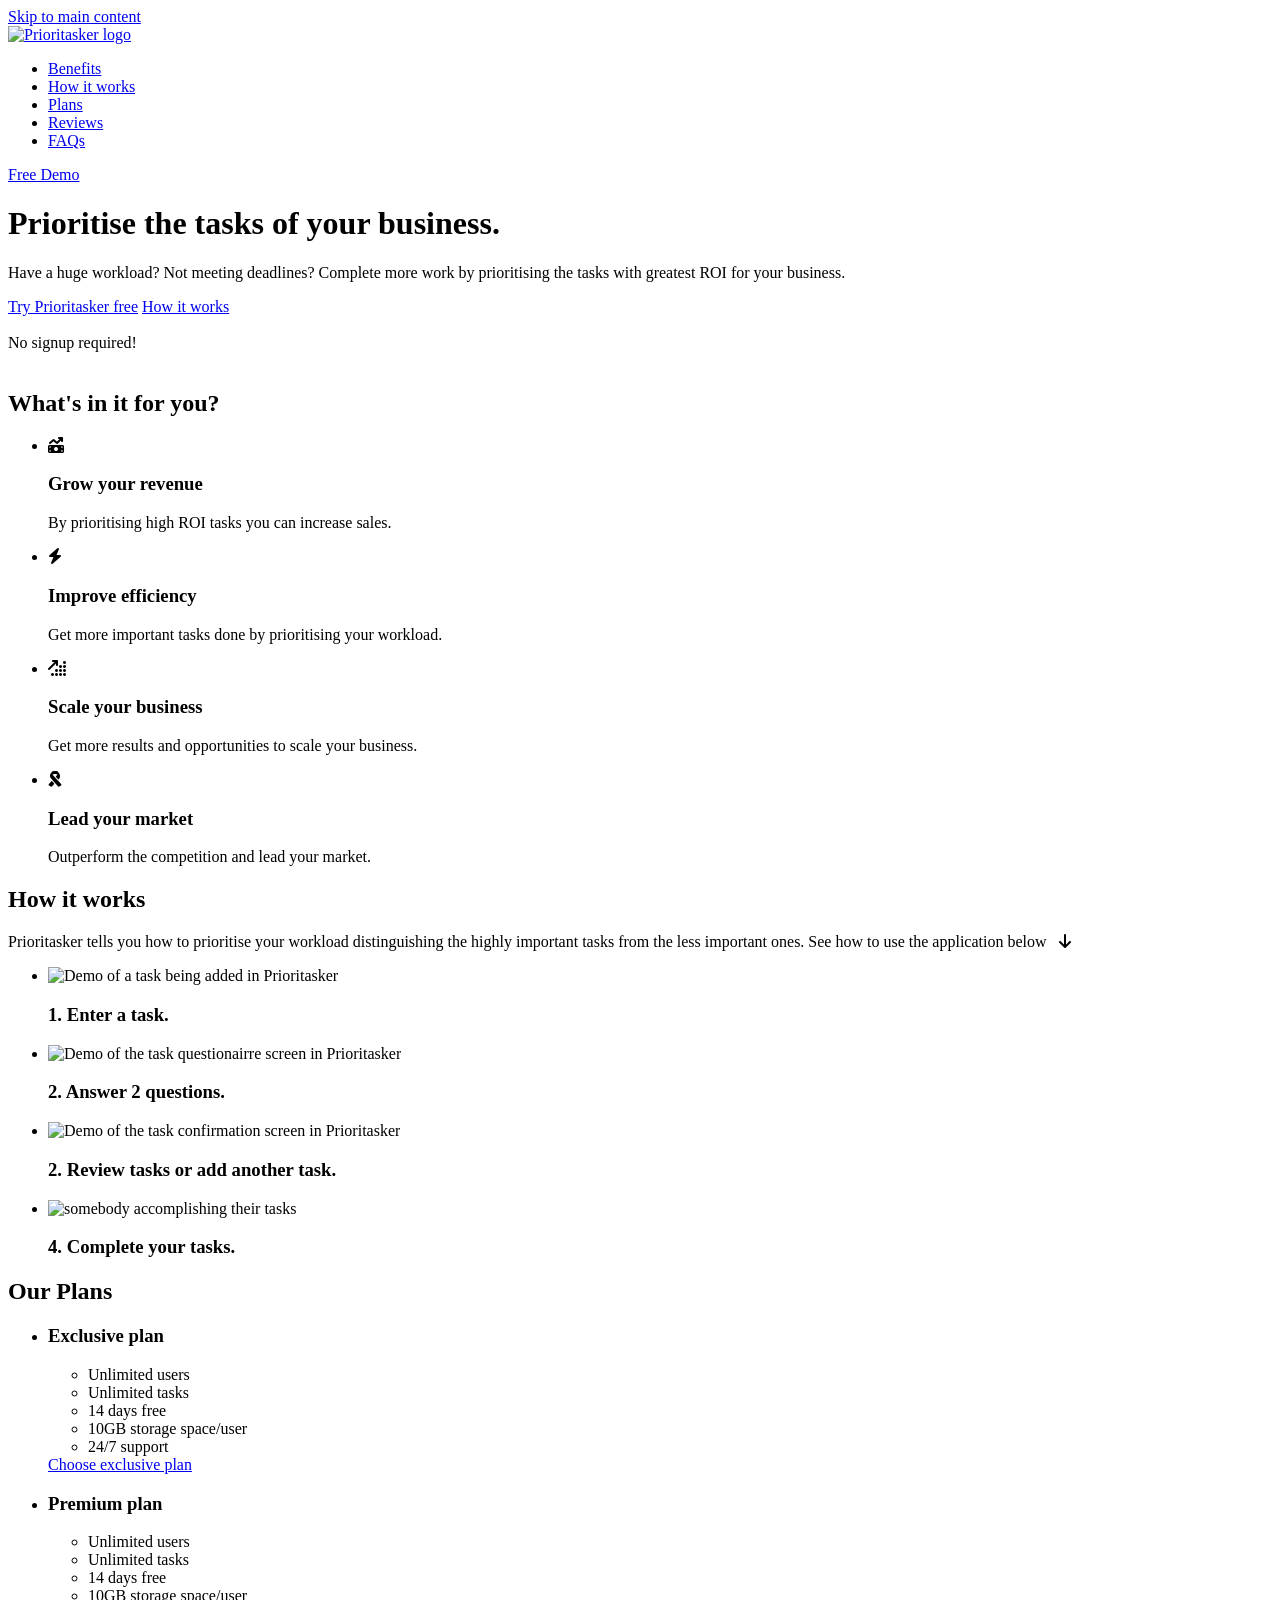
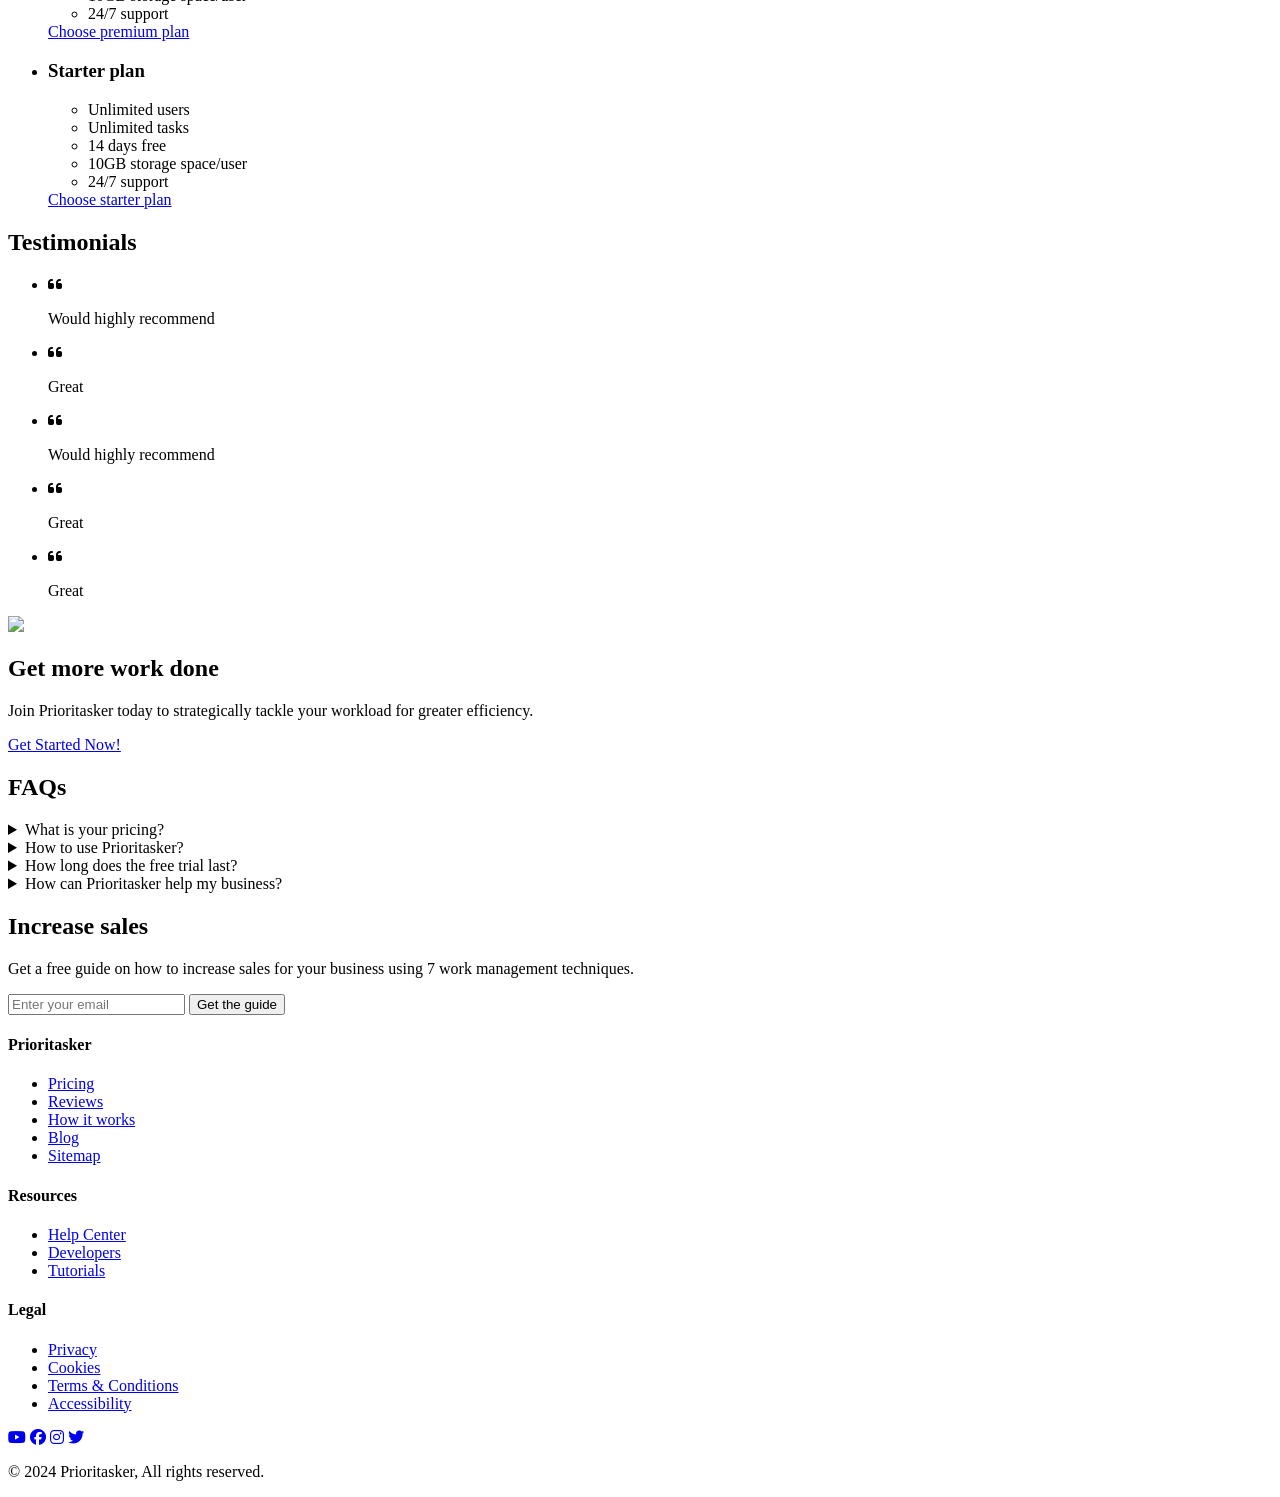
==== index.html @ 53bf9558 "Fix broken homepage links." ====
<!DOCTYPE html>
<html lang="en">
  <head>
    <meta charset="UTF-8" />
    <meta name="viewport" content="width=device-width, initial-scale=1.0" />
    <link rel="stylesheet" href="https://cdnjs.cloudflare.com/ajax/libs/font-awesome/6.5.2/css/all.min.css" integrity="sha512-SnH5WK+bZxgPHs44uWIX+LLJAJ9/2PkPKZ5QiAj6Ta86w+fsb2TkcmfRyVX3pBnMFcV7oQPJkl9QevSCWr3W6A==" crossorigin="anonymous" referrerpolicy="no-referrer" />
    <link rel="stylesheet" href="styles/style.css" />
    <title>Prioritasker | Home</title>
  </head>
  <body id="body">
    <a href="#main" class="skip-to-main-content">Skip to main content</a>

    <!-- Navbar -->
    <nav id="navbar">
      <div class="container">
        <!-- logo -->
        <a id="logo" href="index.html#body" title="Prioritasker logo - back to homepage">
          <img src="assets/img/img-logo.svg" loading="lazy" alt="Prioritasker logo" class="logo"/>
        </a>

        <!-- nav links -->
        <ul class="nav-links" class="hidden">
          <li class="nav-link"><a href="#features">Benefits</a></li>
          <li class="nav-link"><a href="#how-it-works">How it works</a></li>
          <li class="nav-link"><a href="#plans">Plans</a></li>
          <li class="nav-link"><a href="#testimonials">Reviews</a></li>
          <li class="nav-link"><a href="#faqs">FAQs</a></li>
        </ul>

        <!-- cta -->
        <a href="./pages/form.html" class="cta btn">Free Demo</a>
      </div>
    </nav>

    <!-- Hero -->
    <header id="hero" class="section-padding">
      <div class="container">
        <!-- hero text -->
        <hgroup class="hero-content">
          <h1 class="hero-heading">Prioritise the tasks of your business.</h1>
          <p class="hero-text">Have a huge workload? Not meeting deadlines? Complete more work by prioritising the tasks with greatest ROI for your business.</p>
          <a class="get-started-btn btn" href="./pages/form.html">Try Prioritasker free</a>
          <a href="#how-it-works" class="btn btn-outline how-it-works-btn">How it works</a>
          <br><br>
          <span class="no-signup-req">No signup required!</span>
        </hgroup>
        <!-- hero image -->
        <img class="hero-img" src="assets/img/hero-img.svg" loading="lazy" alt="">
      </div>
    </header>

    <main id="main">

      <!-- Features -->
      <section id="features" class="section-padding">
        <div class="container">
          <h2 class="section-heading">What's in it for you?</h2>
          <ul class="feature-cards-wrapper">
            <!-- Feature -->
            <li class="feature-card-wrapper border">
              <article class="feature-card">
                <i class="feature-icon fas fa-money-bill-trend-up"></i>
                <h3 class="feature-title">Grow your revenue</h3>
                <p class="feature-description">By prioritising high ROI tasks you can increase sales.</p>
              </article>
            </li>

            <!-- Feature -->
            <li class="feature-card-wrapper border">
              <article class="feature-card">
                <i class="feature-icon fas fa-bolt"></i>
                <h3 class="feature-title">Improve efficiency</h3>
                <p class="feature-description">Get more important tasks done by prioritising your workload.</p>
              </article>
            </li>

          <!-- Feature -->
          <li class="feature-card-wrapper border">
            <article class="feature-card">
                <i class="feature-icon fas fa-arrow-up-right-dots"></i>
                <h3 class="feature-title">Scale your business</h3>
                <p class="feature-description">Get more results and opportunities to scale your business.</p>
            </article>
          </li>

          <!-- Feature -->
          <li class="feature-card-wrapper border">
            <article class="feature-card">
              <i class="feature-icon fas fa-ribbon"></i>
              <h3 class="feature-title">Lead your market</h3>
              <p class="feature-description">Outperform the competition and lead your market.</p>
            </article>
          </li>
        </ul>
      </div>
    </section>
    
    <!-- How it works -->
    <section id="how-it-works" class="section-padding">
      <div class="container">
        <header>
          <h2 class="section-heading">How it works</h2>
          <p class="description">Prioritasker tells you how to prioritise your workload distinguishing the highly important tasks from the less important ones. See how to use the application below &nbsp; <i class="fas fa-arrow-down"></i></p>
        </header>  
          
          <ul class="steps">
            
            <!-- Step 1 -->
            <li class="step border">
              <img src="assets/img/img-demo-1.jpg" loading="lazy" alt="Demo of a task being added in Prioritasker">
              <h3 class="how-it-works-directions">1. Enter a task.</h3>
            </li>
            
            <!-- Step 2 -->
            <li class="step border">
              <img src="assets/img/img-demo-22.png" loading="lazy" alt="Demo of the task questionairre screen in Prioritasker">
              <h3 class="how-it-works-directions">2. Answer 2 questions.</h3>
            </li>

            <!-- Step 3 -->
            <li class="step border">
              <img src="assets/img/img-demo-2.png" loading="lazy" alt="Demo of the task confirmation screen in Prioritasker">
              <h3 class="how-it-works-directions">2. Review tasks or add another task.</h3>
            </li>
          
          <!-- Step 4 -->
          <li class="step border">
            <img src="assets/img/img-demo-3.png" loading="lazy" alt="somebody accomplishing their tasks">
            <h3 class="how-it-works-directions">4. Complete your tasks.</h3>
          </li>
        </ul>
      </div>
    </section>
    
    <!-- Plans -->
    <section id="plans" class="section-padding">
      <div class="container">
        <h2 class="section-heading">Our Plans</h2>

        <ul class="plans-wrapper">

          <!-- Exclusive plan -->
          <li class="plan-card-wrapper border">
            <article class="plan-card">
              <h3 class="plan-title">Exclusive plan</h3>
              <ul class="plan-benefits">
                <li class="plan-benefit">Unlimited users</li>
                <li class="plan-benefit">Unlimited tasks</li>
                <li class="plan-benefit">14 days free</li>
                <li class="plan-benefit">10GB storage space/user</li>
                <li class="plan-benefit">24/7 support</li>
              </ul>
              <a href="#" class="plan-cta-btn btn">Choose exclusive plan</a>
            </article>
          </li>

          <!-- Premium plan -->
          <li class="plan-card-wrapper border">
            <article class="plan-card">
              <h3 class="plan-title">Premium plan</h3>
              <ul class="plan-benefits">
                <li class="plan-benefit">Unlimited users</li>
                <li class="plan-benefit">Unlimited tasks</li>
                <li class="plan-benefit">14 days free</li>
                <li class="plan-benefit">10GB storage space/user</li>
                <li class="plan-benefit">24/7 support</li>
              </ul>
              <a href="#" class="plan-cta-btn btn">Choose premium plan</a>
            </article>
          </li>
          
          <!-- Starter plan -->
          <li class="plan-card-wrapper border">
            <article class="plan-card">
              <h3 class="plan-title">Starter plan</h3>
              <ul class="plan-benefits">
                <li class="plan-benefit">Unlimited users</li>
                <li class="plan-benefit">Unlimited tasks</li>
                <li class="plan-benefit">14 days free</li>
                <li class="plan-benefit">10GB storage space/user</li>
                <li class="plan-benefit">24/7 support</li>
              </ul>
              <a href="#" class="plan-cta-btn btn">Choose starter plan</a>
            </article>
          </li>
        </ul>
      </div>
    </section>

       <!-- Testimonials -->
       <section id="testimonials" class="section-padding">
        <div class="container">
          <h2 class="testimonials-heading section-heading">Testimonials</h2>

          <ul class="testimonials">

            <!-- testimonial -->
            <li class="testimonial-wrapper border">
              <article class="testimonial">
                <i class="testimonial-icon fas fa-quote-left"></i>
                <p class="testimonial-words">Would highly recommend</p>
              </article>
            </li>
            
            <!-- testimonial -->
            <li class="testimonial-wrapper border">
              <article class="testimonial">
                <i class="testimonial-icon fas fa-quote-left"></i>
                <p class="testimonial-words">Great</p>
              </article>
            </li>

            <!-- testimonial -->
            <li class="testimonial-wrapper border">
              <article class="testimonial">
                <i class="testimonial-icon fas fa-quote-left"></i>
                <p class="testimonial-words">Would highly recommend</p>
              </article>
            </li>
            
            <!-- testimonial -->
            <li class="testimonial-wrapper border">
              <article class="testimonial">
                <i class="testimonial-icon fas fa-quote-left"></i>
                <p class="testimonial-words">Great</p>
              </article>
            </li>
            
            <!-- testimonial -->
            <li class="testimonial-wrapper border">
              <article class="testimonial">
                <i class="testimonial-icon fas fa-quote-left"></i>
                <p class="testimonial-words">Great</p>
              </article>
            </li>
          </ul>
        </div>
      </section>

    <!-- Final CTA -->
    <section id="cta" class="section-padding">
      <div class="container">
        <img class="light-bulb" src="assets/img/img-bulb.svg">
          <h2 class="cta-heading">Get more work done</h2>
        <p class="cta-description">Join Prioritasker today to strategically tackle your workload for greater efficiency.</p>
        <a href="/prioritasker/pages/form.html" class="btn">Get Started Now!</a>
    </section>
    
    <!-- FAQs -->
    <section id="faqs" class="section-padding">
      <div class="container">
        <h2 class="section-heading">FAQs</h2>

        <article class="faqs-wrapper border">
          <!-- faq field -->
          <details class="faq-field">
            <!-- question -->
            <summary class="faq-question">What is your pricing?</summary>
            <!-- answer -->
            <div class="faq-answer">
              <ul>
                <li><p>Exclusive Plan - £29.99/month</p></li>
                <li><p>Premium Plan - £19.99/month</p></li>
                <li><p>Starter Plan - Free for 14 days</p></li>
              </ul>
            </div>
          </details>
          
          <!-- faq field -->
          <details class="faq-field">
          <!-- question -->
          <summary class="faq-question">How to use Prioritasker?</summary>
          <!-- answer -->
          <div class="faq-answer">
            <ul>
              <li><p>1. Create an account</p></li>
              <li><p>2. Add tasks</p></li>
              <li><p>3. Answer to how important and urgent each task is </p></li>
              <li><p>4. Review your tasks. Your tasks will be organised by priority i.e. Do Now (highest priority) all the way to Delete (lowest priority)</p></li>
              <li><p>5. Complete the tasks of highest priority first i.e. 'Do Now' tasks</p></li>
            </ul>
          </div>
        </details>
        
        <!-- faq field -->
        <details class="faq-field">
          <!-- question -->
          <summary class="faq-question">How long does the free trial last?</summary>
          <!-- answer -->
          <div class="faq-answer">
            <p>14 days</p>
          </div>
        </details>
        
        <!-- faq field -->
        <details class="faq-field">
          <!-- question -->
          <summary class="faq-question">How can Prioritasker help my business?</summary>
          <!-- answer -->
          <div class="faq-answer">
            <p>It can help you prioritise your workload so you can focus on achieving the tasks with greatest ROI for your business first. As opposed to working on low importance tasks which can be delegated or even deleted all together.</p>
          </div>
        </details>
      </article>
      </div>
    </section>

  </main>
    
  <!-- newsletter opt-in -->
  <article id="newsletter" class="section-padding">
    <div class="container">
      <h2 class="newsletter-heading">Increase sales</h2>
      <p class="newsletter-description">Get a free guide on how to increase sales for your business using 7 work management techniques.</p>
      <form class="optin">
        <input class="email-input" type="email" name="email" placeholder="Enter your email" id="email">
        <input class="get-the-guide-btn btn" type="submit" value="Get the guide">
      </form>
    </div>
  </article>

    <!-- Footer -->
    <footer id="footer" class="section-padding">
      <!-- footer group -->
      <section class="footer-link-groups section-padding">
        <div class="container">
          <article class="prioritasker-links-group">
            <h4 class="group-of-links-title">Prioritasker</h4>
            <ul class="group-of-links">
              <li class="footer-link"><a href="#">Pricing</a></li>
              <li class="footer-link"><a href="#">Reviews</a></li>
              <li class="footer-link"><a href="#">How it works</a></li>
              <li class="footer-link"><a href="#">Blog</a></li>
              <li class="footer-link"><a href="#">Sitemap</a></li>
            </ul>
          </article>

          <!-- footer group -->
          <article class="resources-links-group">
            <h4 class="group-of-links-title">Resources</h4>
            <ul class="group-of-links">
              <li class="footer-link"><a href="#">Help Center</a></li>
              <li class="footer-link"><a href="#">Developers</a></li>
              <li class="footer-link"><a href="#">Tutorials</a></li>
            </ul>
          </article>

          <!-- footer group -->
          <article class="legal-links-group">
            <h4 class="group-of-links-title">Legal</h4>
            <ul class="group-of-links">
              <li class="footer-link"><a href="#">Privacy</a></li>
              <li class="footer-link"><a href="#">Cookies</a></li>
              <li class="footer-link"><a href="#">Terms & Conditions</a></li>
              <li class="footer-link"><a href="#">Accessibility</a></li>
            </ul>
          </article>
        </div>
      </section>
      
      <!-- socials -->
      <div class="socials">
        <div class="container">
          <a href="#"><i class="fab fa-youtube"></i></a>
          <a href="#"><i class="fab fa-facebook"></i></a>
          <a href="#"><i class="fab fa-instagram"></i></a>
          <a href="#"><i class="fab fa-twitter"></i></a>
        </div>
      </div>

      <!-- copyright message -->
      <p class="copyright container">
          &copy; 2024 Prioritasker, All rights reserved.</p>
    </footer>
  </body>
</html>
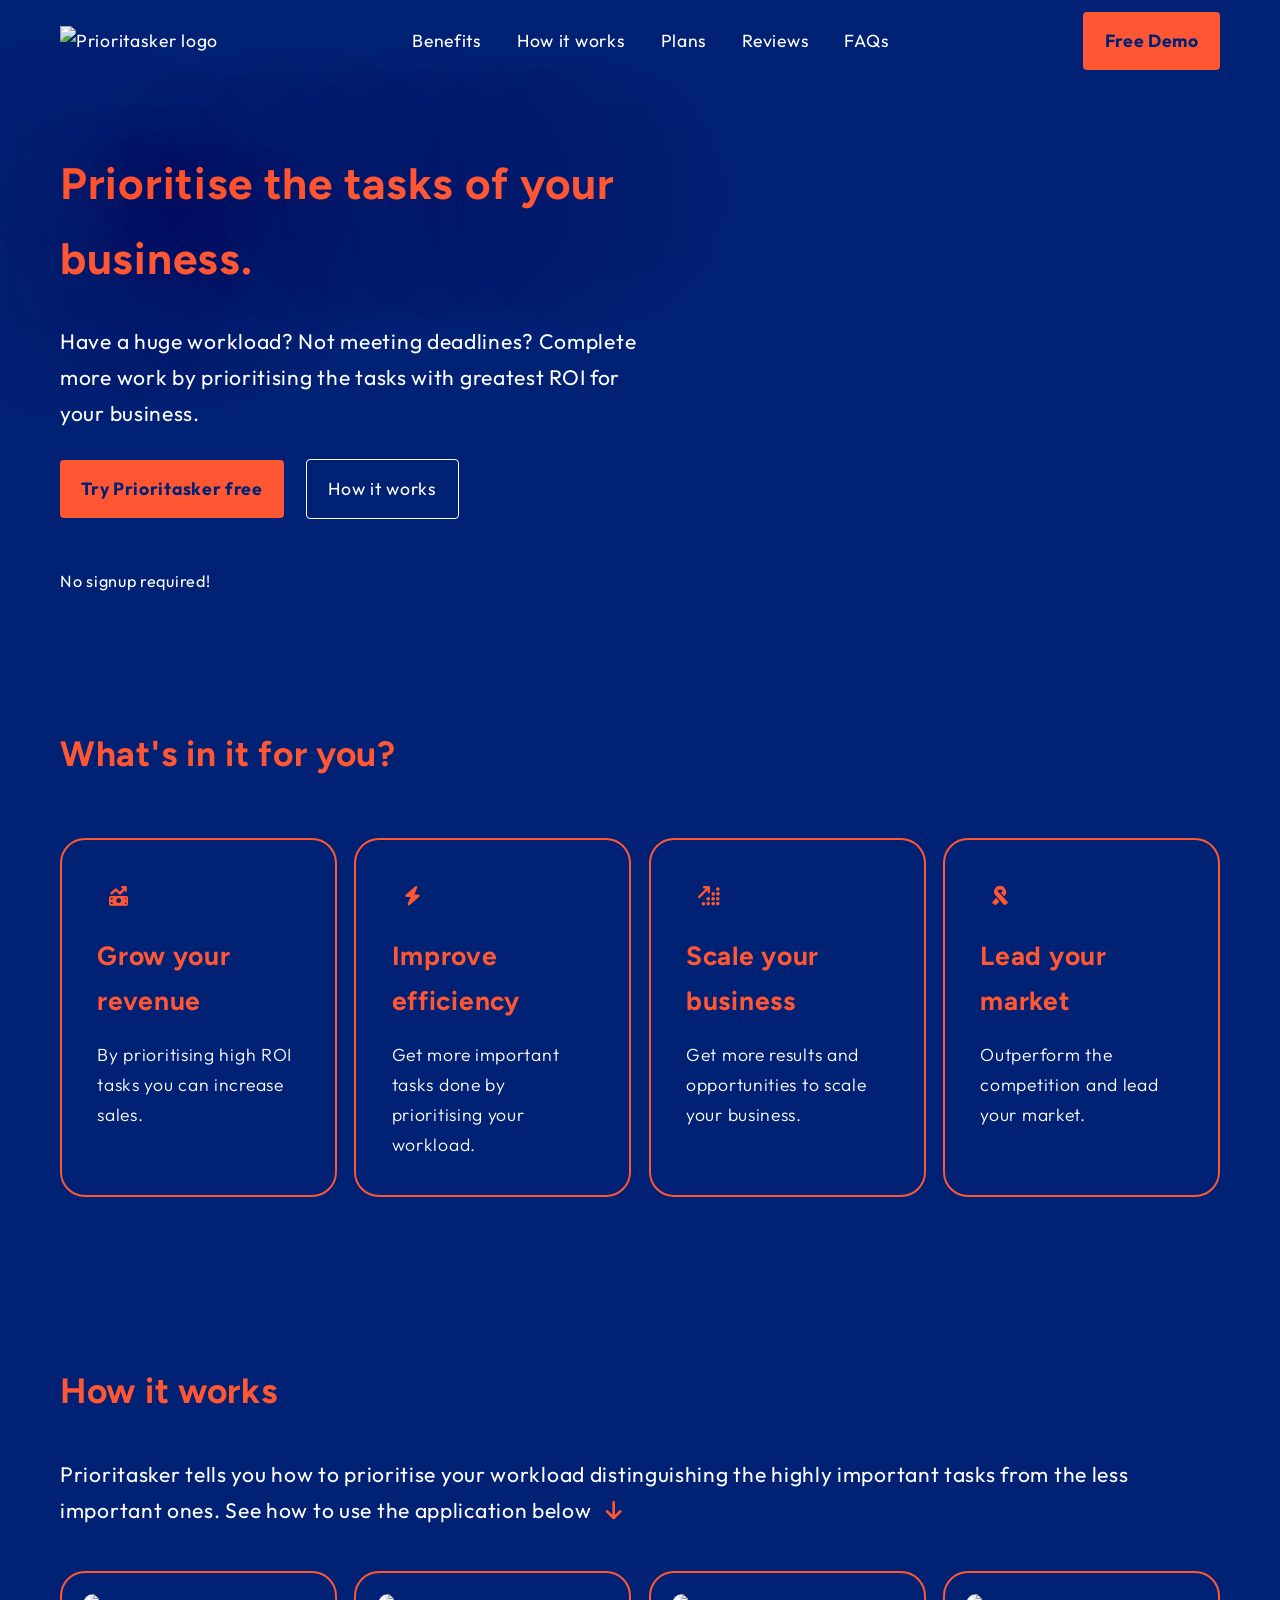
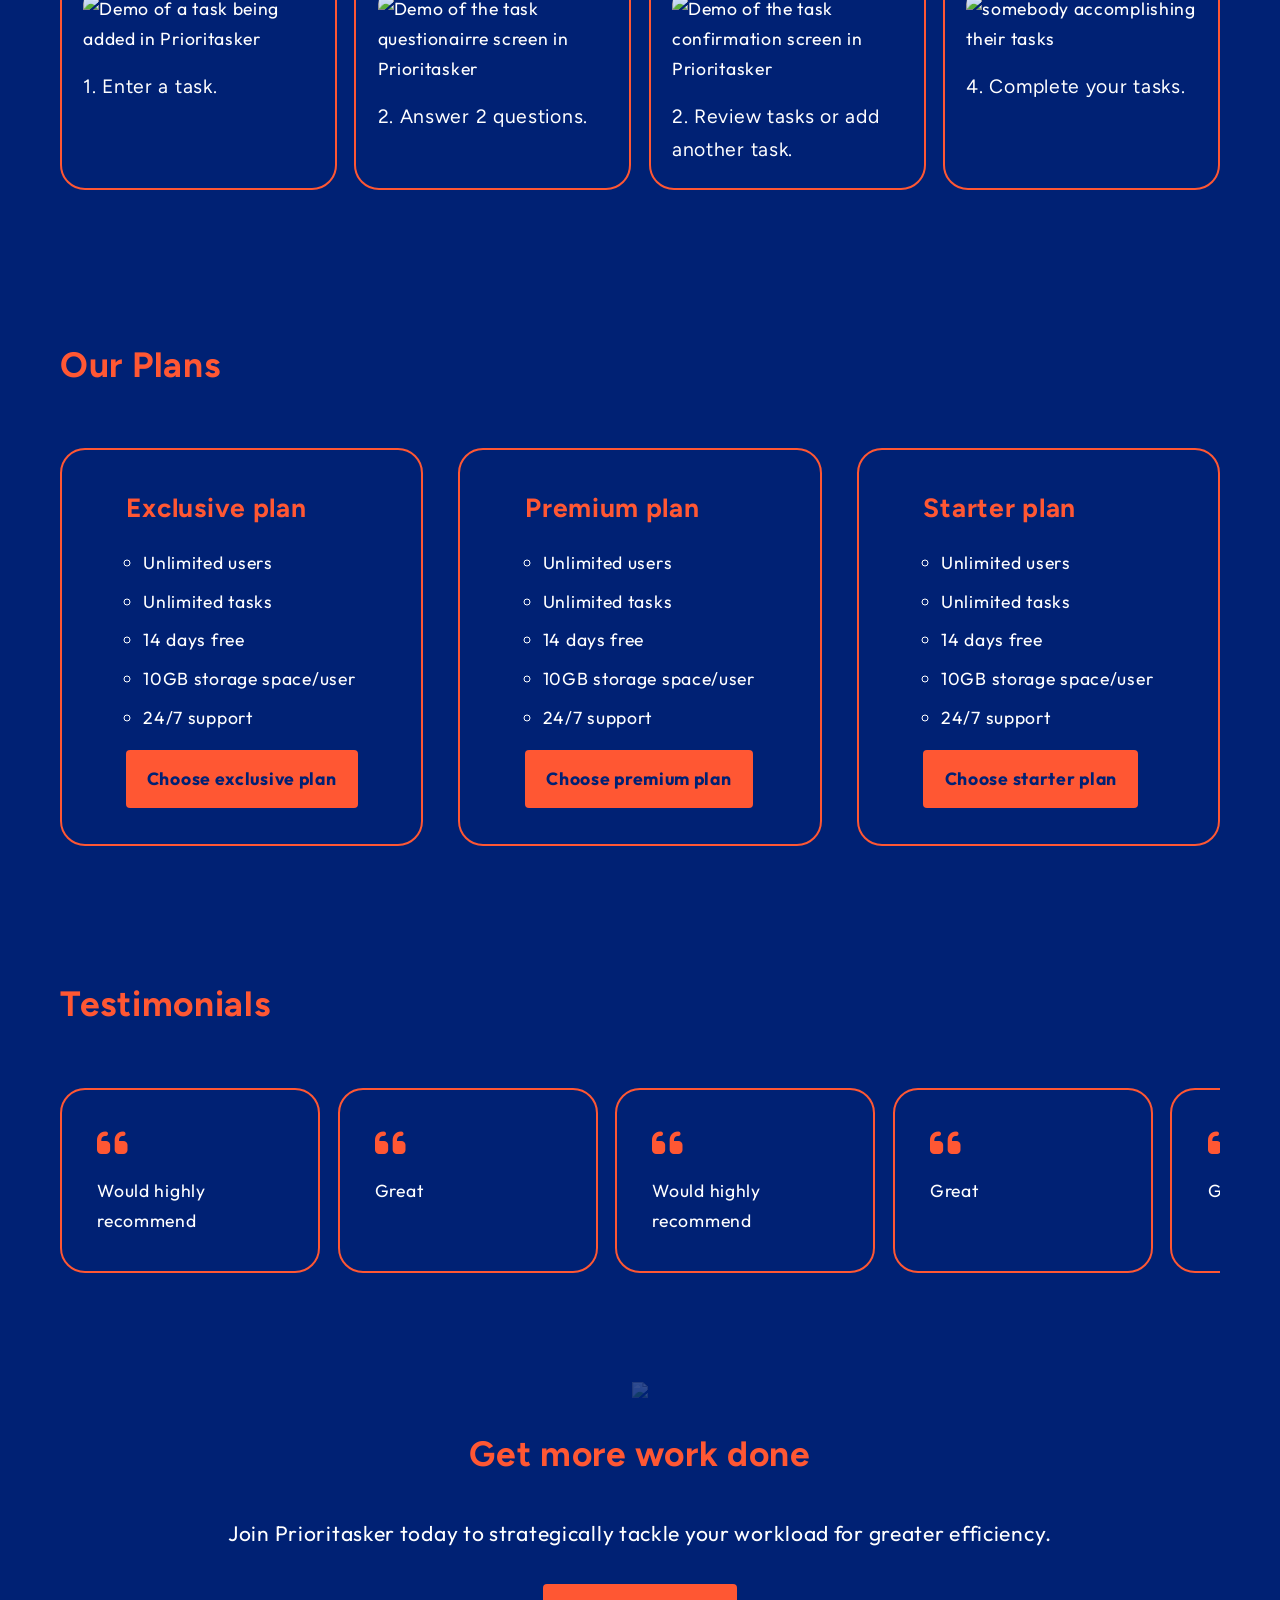
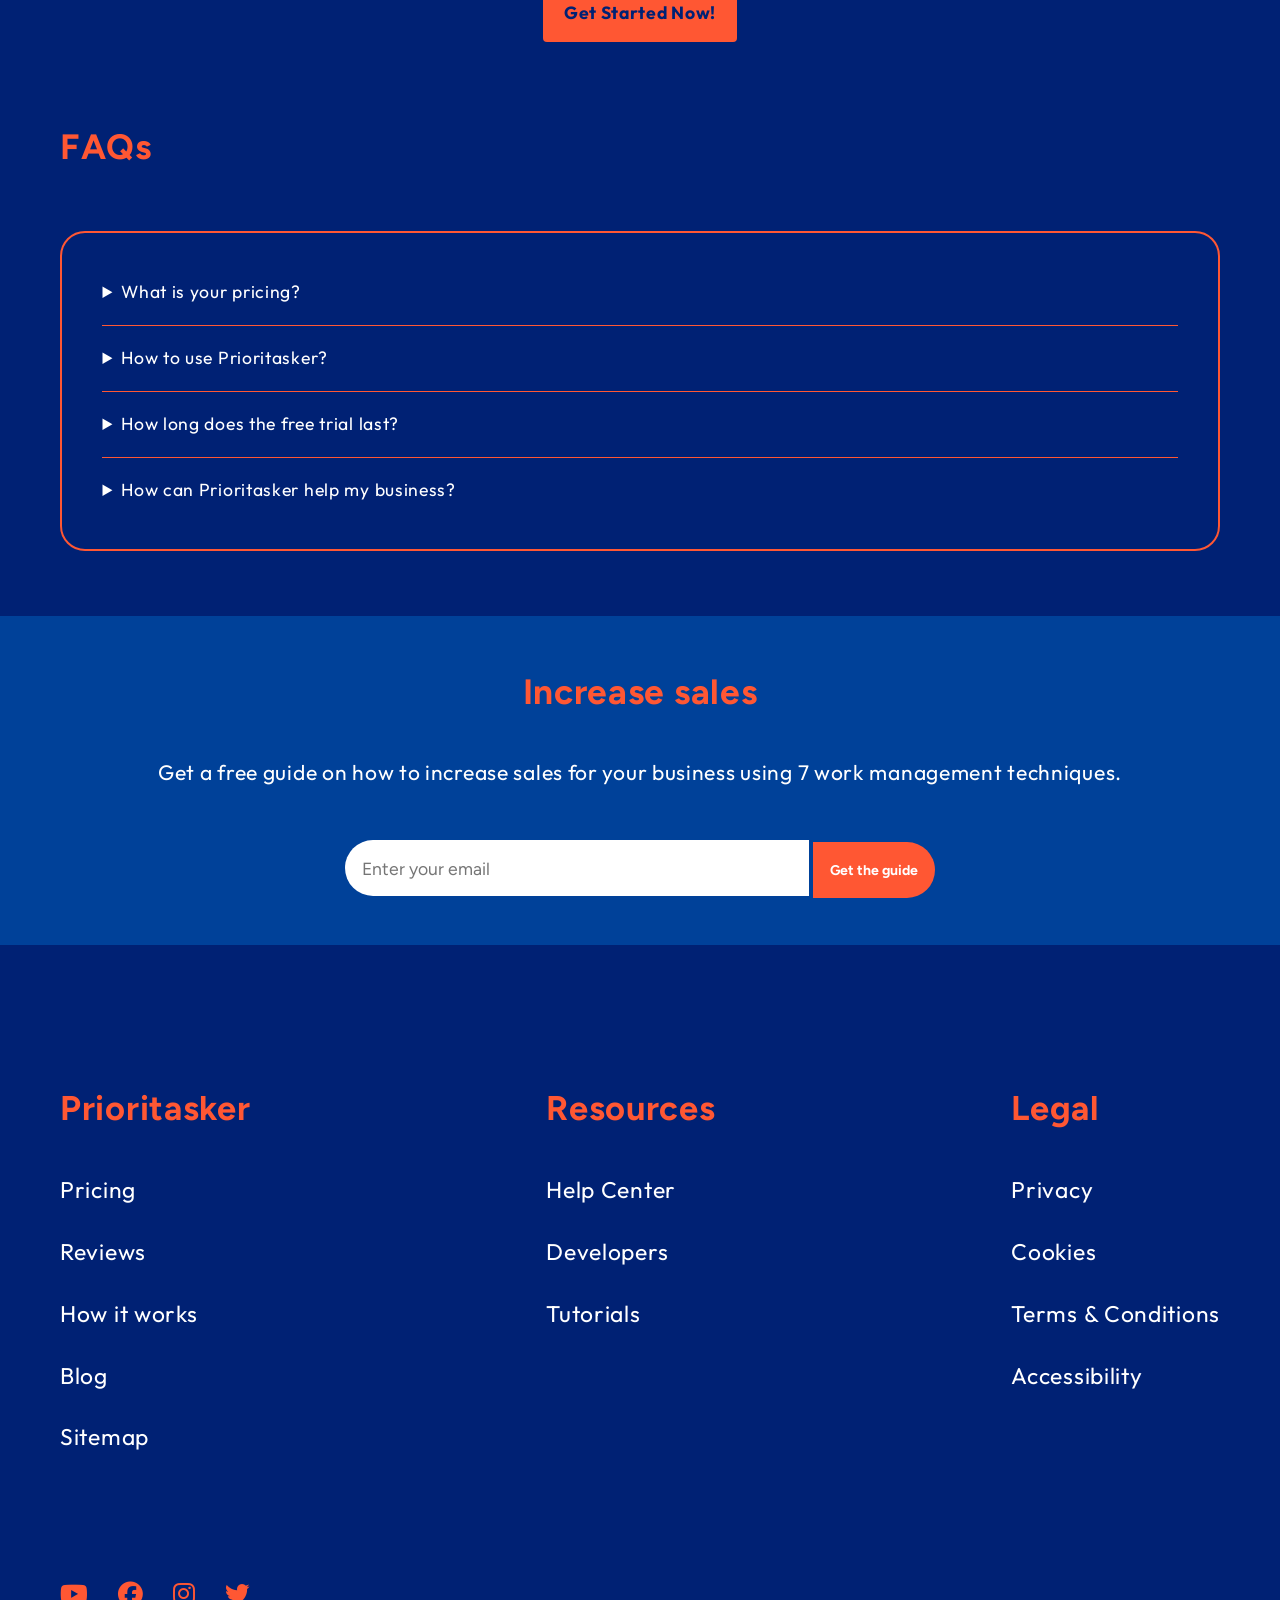
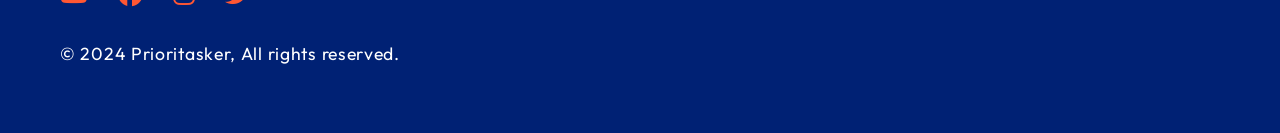
==== commit 172487c6: "Change title." ====
--- a/index.html
+++ b/index.html
@@ -5,7 +5,7 @@
     <meta name="viewport" content="width=device-width, initial-scale=1.0" />
     <link rel="stylesheet" href="https://cdnjs.cloudflare.com/ajax/libs/font-awesome/6.5.2/css/all.min.css" integrity="sha512-SnH5WK+bZxgPHs44uWIX+LLJAJ9/2PkPKZ5QiAj6Ta86w+fsb2TkcmfRyVX3pBnMFcV7oQPJkl9QevSCWr3W6A==" crossorigin="anonymous" referrerpolicy="no-referrer" />
     <link rel="stylesheet" href="styles/style.css" />
-    <title>Prioritasker | Home</title>
+    <title>Prioritasker | Task Prioritisation Application</title>
   </head>
   <body id="body">
     <a href="#main" class="skip-to-main-content">Skip to main content</a>
--- a/styles/style.css
+++ b/styles/style.css
@@ -0,0 +1,487 @@
+/* Fonts */
+@import url("https://fonts.googleapis.com/css2?family=Figtree:ital@0;1&family=Outfit&display=swap");
+
+/* Variables */
+:root {
+  --blue: #002174;
+  --orange: #ff5733;
+  --orange-tint: #ffdeb3;
+  --orange-tint-1: #ff5733;
+  --blue-btn-text: #063c93;
+  --blue-tint: #338aff;
+  --blue-shade: #004199;
+  --fs-lg: 2.5rem;
+  --fs-md: 1.2rem;
+}
+
+/* Resets */
+* {
+  margin: 0;
+  padding: 0;
+  box-sizing: border-box;
+}
+
+ul,
+li {
+  list-style: none;
+}
+
+a {
+  text-decoration: none;
+}
+
+.white {
+  background-color: #fff;
+}
+
+/* Utilities */
+.container {
+  max-width: 1200px;
+  margin-inline: auto;
+  padding: 0.75rem 1.25rem;
+}
+
+.btn {
+  display: inline-block;
+  padding: 0.8em 1.2em;
+  background-color: var(--orange-tint-1);
+  color: var(--blue);
+  cursor: pointer;
+  transition: transform 100ms ease-in;
+  border-radius: 4px;
+  font-weight: bold;
+}
+
+.btn.btn-outline {
+  background: none;
+  font-weight: 400;
+  border: 1px solid #fff;
+  color: #fff;
+}
+
+.btn:hover {
+  transform: scale(1.1);
+}
+
+.hidden {
+  display: none;
+}
+
+.section-heading {
+  padding-bottom: 1.5em;
+  font-size: 2em;
+}
+
+.section-padding {
+  padding-block: 3em;
+}
+
+.border {
+  border-radius: 25px;
+  border: 2px solid var(--orange);
+}
+
+/* Base styles */
+.skip-to-main-content {
+  position: absolute;
+  left: -5000px;
+  opacity: 0;
+}
+
+html {
+  scroll-behavior: smooth;
+}
+
+body {
+  background: var(--blue);
+  font-family: "Outfit", sans-serif;
+  font-size: 1.1em;
+  color: #fff;
+  line-height: 1.7;
+  letter-spacing: 0.04em;
+}
+
+h1,
+h2,
+h3,
+h4 {
+  font-family: "Figtree", sans-serif;
+  color: var(--orange);
+}
+
+h3,
+h4 {
+  color: var(--orange-tint-1);
+}
+
+h2 {
+  font-size: 1.5rem;
+}
+
+img {
+  max-width: 100%;
+}
+
+a {
+  color: #fff;
+  font-family: "Outfit", sans-serif;
+  cursor: pointer;
+}
+
+details {
+  border-bottom: 1px solid var(--orange);
+}
+
+summary {
+  cursor: pointer;
+}
+
+summary:hover {
+  opacity: 0.9;
+}
+
+details:focus,
+summary:focus {
+  outline: none;
+}
+
+/* --------------------- Navbar ---------------------- */
+#navbar .container {
+  display: flex;
+  justify-content: space-between;
+  align-items: center;
+}
+
+#navbar .logo {
+  width: 180px;
+}
+
+#navbar .nav-links {
+  display: none;
+}
+
+#navbar li {
+  transition: transform 100ms ease-out;
+  padding-inline: 1em;
+}
+
+#navbar li:hover {
+  transform: translateY(-0.2rem);
+}
+
+/*----------------------- Hero ----------------------*/
+#hero .container {
+  display: flex;
+  flex-wrap: wrap;
+  gap: 2rem;
+  align-items: center;
+}
+
+#hero .container > * {
+  flex: 1;
+}
+
+#hero .hero-heading {
+  font-size: 2.5em;
+  text-shadow: 5px 5px 190px var(--orange);
+}
+
+#hero hgroup p {
+  font-size: 1.2em;
+  padding-block: 1.3em;
+}
+
+#hero .get-started-btn {
+  border: 3px solid var(--accent-red);
+  margin-right: 1em;
+  margin-bottom: 1em;
+}
+
+#hero .no-signup-req {
+  margin-top: 0;
+  font-size: 0.92em;
+  color: #fff;
+}
+
+/*------------------- Features ----------------- */
+.feature-cards-wrapper {
+  display: grid;
+  grid-template-columns: repeat(auto-fit, minmax(min(100%, 230px), 1fr));
+  grid-gap: 1em;
+}
+
+#features .feature-card-wrapper {
+  padding: 2em;
+  margin-bottom: 2em;
+}
+
+.feature-title {
+  font-size: 1.5em;
+  margin: 1rem 0;
+}
+
+.feature-icon {
+  padding: 0.75rem;
+  border-radius: 50%;
+  font-size: 1.1em;
+  color: var(--orange);
+}
+
+.feature-description {
+  font-size: 1em;
+  font-weight: 300;
+}
+
+/*--------------- How it works ---------------*/
+#how-it-works .section-heading {
+  padding-bottom: 1em;
+}
+
+#how-it-works .description {
+  font-size: 1.2em;
+  margin-bottom: 2em;
+}
+
+#how-it-works i {
+  color: var(--orange);
+}
+
+#how-it-works .steps {
+  display: grid;
+  grid-template-columns: repeat(auto-fit, minmax(min(100%, 230px), 1fr));
+  gap: 1em;
+}
+
+#how-it-works .step {
+  margin-bottom: 1rem;
+  padding: 1.2em;
+  font-weight: 400;
+}
+
+#how-it-works img {
+  border-radius: 10px;
+  height: 150px;
+  width: 100%;
+  object-fit: cover;
+}
+
+#how-it-works h3 {
+  font-size: 1.1em;
+  color: #fff;
+  font-weight: 400;
+}
+
+#how-it-works img {
+  margin-bottom: 1em;
+}
+
+/*---------------- Plans ----------------*/
+#plans .plans-wrapper {
+  display: flex;
+  flex-wrap: wrap;
+  gap: 2em;
+}
+
+#plans .plan-card-wrapper {
+  background: var(--blue-tint-1);
+  color: var(--blue-tint-2);
+  padding: 2em;
+  flex: 1 250px;
+  display: flex;
+  justify-content: center;
+  align-items: center;
+}
+
+#plans h3 {
+  font-size: 1.5em;
+}
+
+.plan-benefits {
+  margin-block: 1em;
+  color: #fff;
+  margin-left: 1em;
+}
+
+.plan-benefit {
+  margin-block: 0.5em;
+  list-style: circle;
+}
+
+/*------------ Testimonials ------------*/
+#testimonials .testimonials {
+  display: flex;
+  gap: 1em;
+  overflow-x: scroll;
+  overflow-y: hidden;
+}
+
+#testimonials .fa-quote-left {
+  font-size: 2em;
+  margin-bottom: 1rem;
+  color: var(--orange-tint-1);
+}
+
+#testimonials li {
+  padding: 2em;
+  min-width: 260px;
+}
+
+.testimonial-words {
+  color: var(--green-tint-1);
+}
+
+#testimonials .testimonials {
+  padding-bottom: 2rem;
+}
+
+#testimonials .testimonials::-webkit-scrollbar {
+  width: 1px;
+}
+
+#testimonials .testimonials::-webkit-scrollbar-track {
+  background: var(--green-tint-2);
+  border-radius: 20px;
+}
+
+#testimonials .testimonials::-webkit-scrollbar-thumb {
+  background-color: var(--green-tint-1);
+  border-radius: 20px;
+}
+
+/*-------------- CTA --------------*/
+#cta {
+  text-align: center;
+  padding-block: 0;
+}
+
+#cta h2 {
+  font-size: 2em;
+}
+
+.light-bulb {
+  opacity: 0.2;
+  max-width: 300px;
+  margin-bottom: 1em;
+}
+
+.cta-description {
+  padding-block: 1.5em;
+  font-size: 1.2em;
+}
+
+/*---------------- FAQs ---------------*/
+#faqs .faqs-wrapper {
+  padding: 1.5em 2.3em;
+}
+
+#faqs .faqs-wrapper > *:last-child {
+  border: 0;
+}
+
+#faqs details {
+  padding-block: 1em;
+}
+
+#faqs .faq-answer {
+  margin-top: 1em;
+  margin-left: 1em;
+}
+
+/*----------------- Newsletter ----------------*/
+#newsletter {
+  background-color: var(--blue-shade);
+  padding-block: 2em;
+}
+#newsletter .newsletter-heading {
+  font-size: 2em;
+  text-align: center;
+}
+
+#newsletter .newsletter-description {
+  color: var(--green-tint-1);
+  font-size: 1.2em;
+  margin-block: 1.5em;
+  text-align: center;
+}
+
+#newsletter .optin {
+  text-align: center;
+}
+
+#newsletter .get-the-guide-btn {
+  color: #fff;
+  font-family: "Figtree", sans-serif;
+  border: none;
+  padding-block: 1.4em;
+  font-size: 0.8em;
+  border-top-right-radius: 30px;
+  border-bottom-right-radius: 30px;
+  border-top-left-radius: 0;
+  border-bottom-left-radius: 0;
+}
+
+#newsletter .email-input {
+  margin-top: 1em;
+  border: none;
+  width: 40%;
+  padding: 1em;
+  font-size: 1em;
+  border-top-left-radius: 30px;
+  border-bottom-left-radius: 30px;
+  font-family: "Figtree", sans-serif;
+}
+
+#newsletter .optin input:focus {
+  outline: none;
+}
+
+/*--------------- Footer -------------*/
+#footer .footer-link-groups {
+  font-size: 1.3em;
+}
+
+#footer .footer-link-groups .container {
+  display: flex;
+  justify-content: space-between;
+  flex-wrap: wrap;
+}
+
+.group-of-links-title {
+  margin-bottom: 1em;
+  font-size: 1.5em;
+}
+
+.footer-link {
+  margin-bottom: 1em;
+}
+
+#footer .socials a {
+  font-size: 1.4em;
+  margin-right: 1em;
+  color: var(--orange);
+}
+
+#footer .socials a:hover {
+  opacity: 0.9;
+}
+
+/*------------- Media queries -----------*/
+@media screen and (min-width: 56em) {
+  #navbar .nav-links {
+    display: flex;
+  }
+
+  #hero .container {
+    flex-direction: row;
+    justify-content: space-between;
+  }
+
+  #hero .hero-container {
+    flex-direction: row;
+    align-items: center;
+  }
+
+  #hero .hero-img {
+    max-width: 47%;
+  }
+}
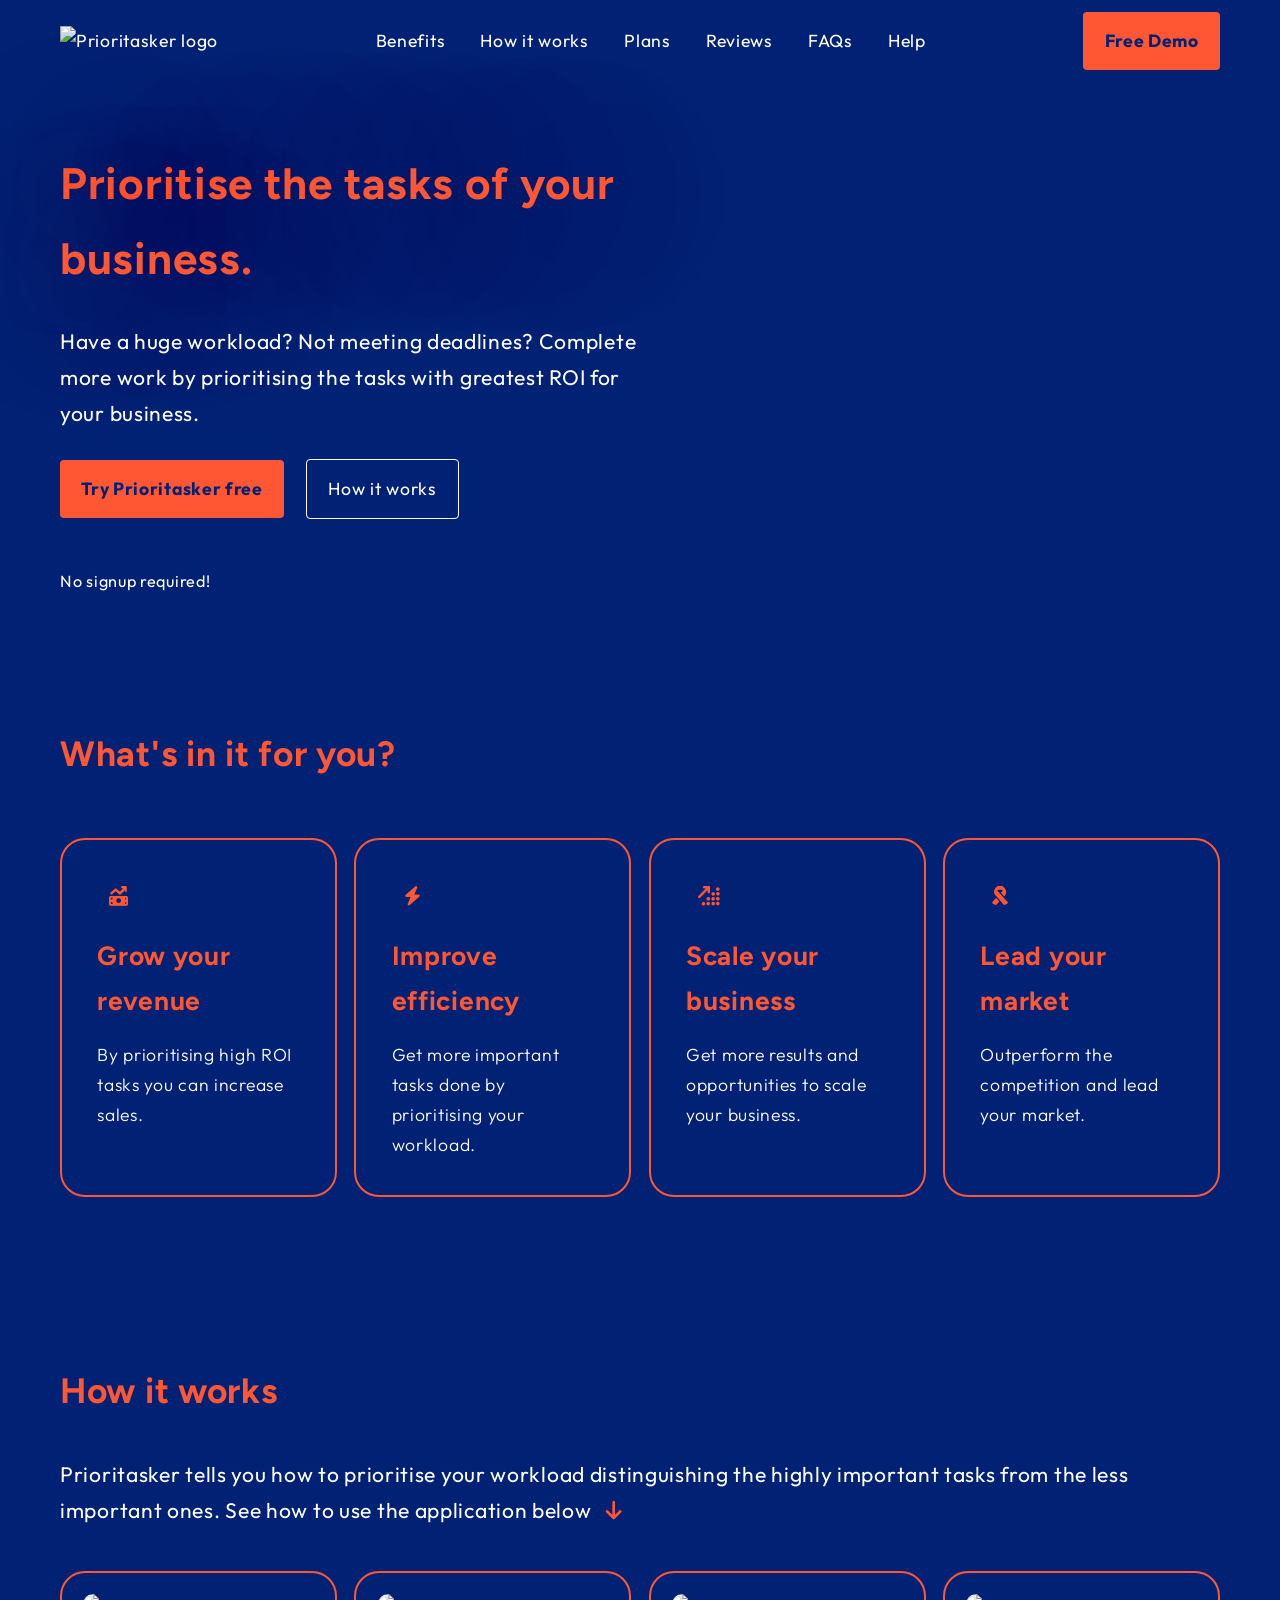
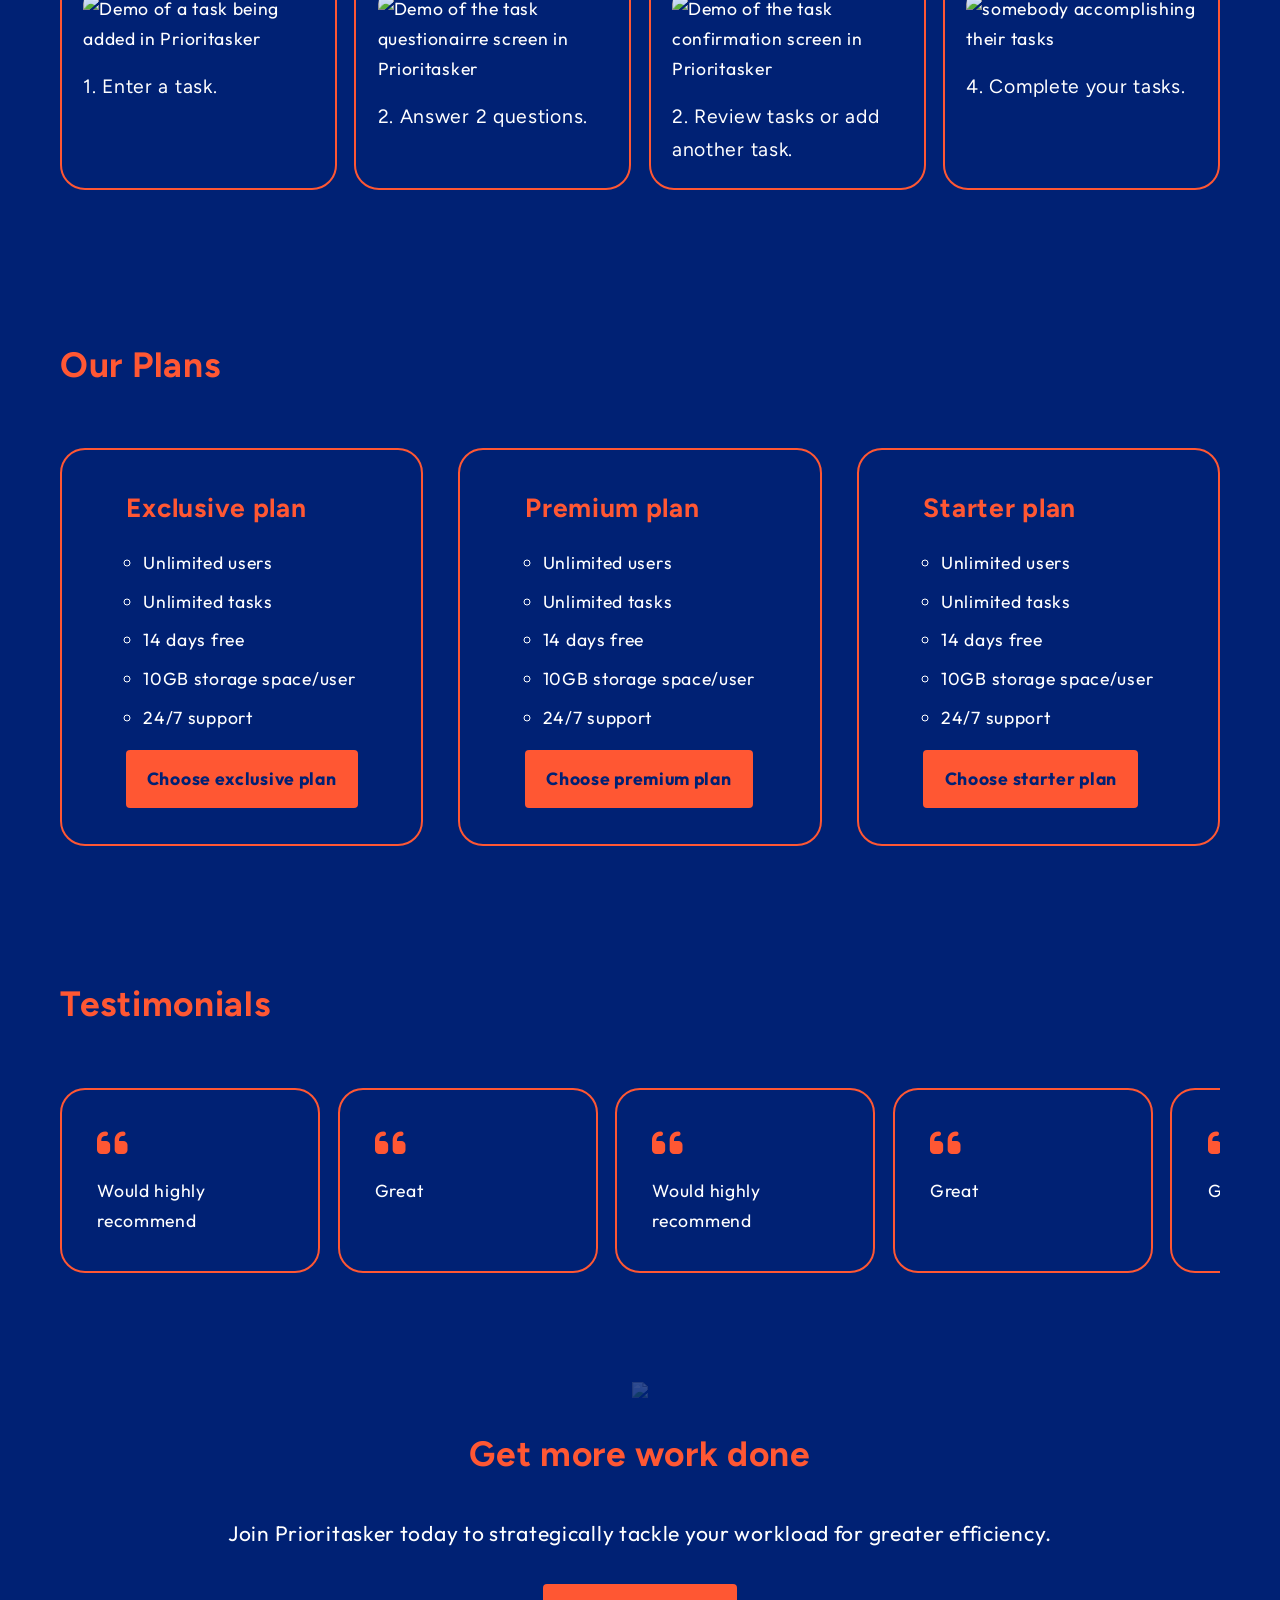
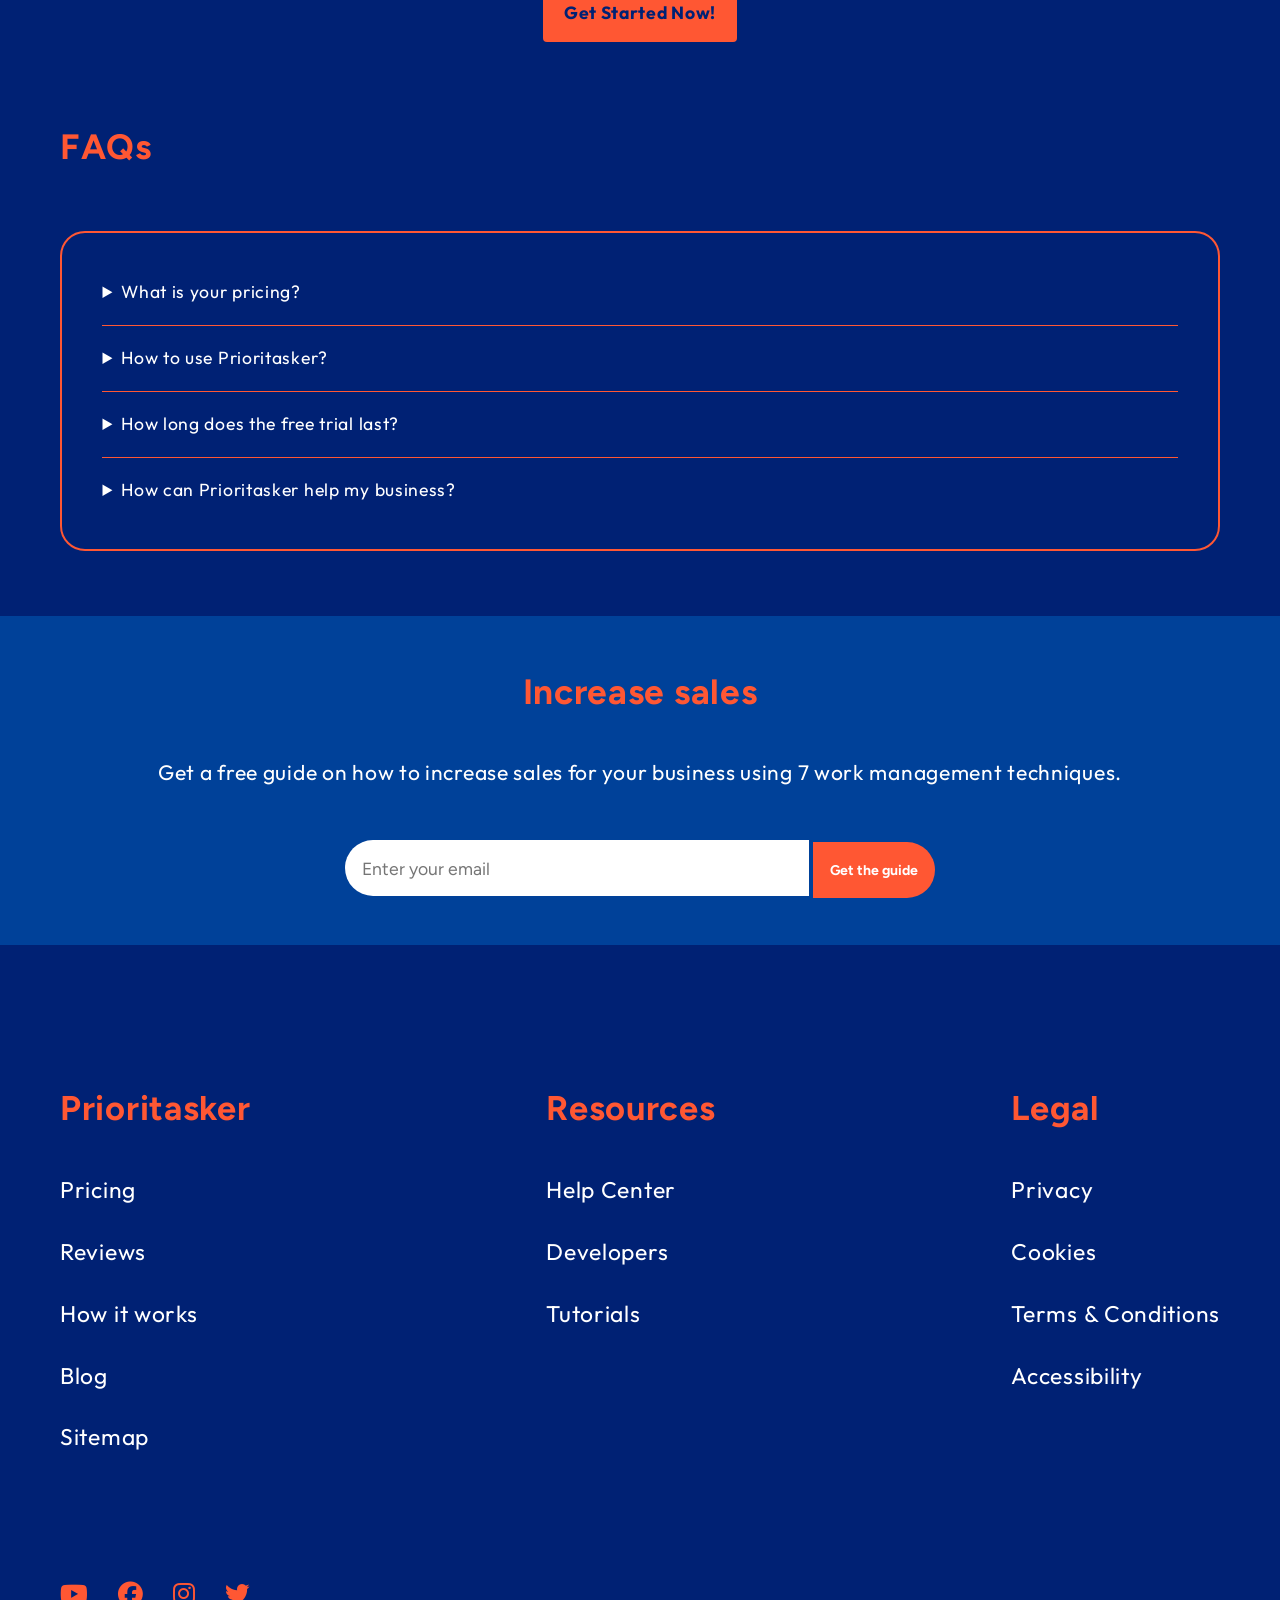
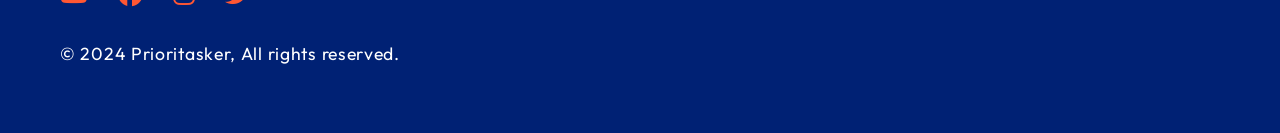
==== commit 1ddbea17: "Create help link." ====
--- a/index.html
+++ b/index.html
@@ -25,6 +25,7 @@
           <li class="nav-link"><a href="#plans">Plans</a></li>
           <li class="nav-link"><a href="#testimonials">Reviews</a></li>
           <li class="nav-link"><a href="#faqs">FAQs</a></li>
+          <li class="nav-link"><a href="#faqs">Help</a></li>
         </ul>
 
         <!-- cta -->
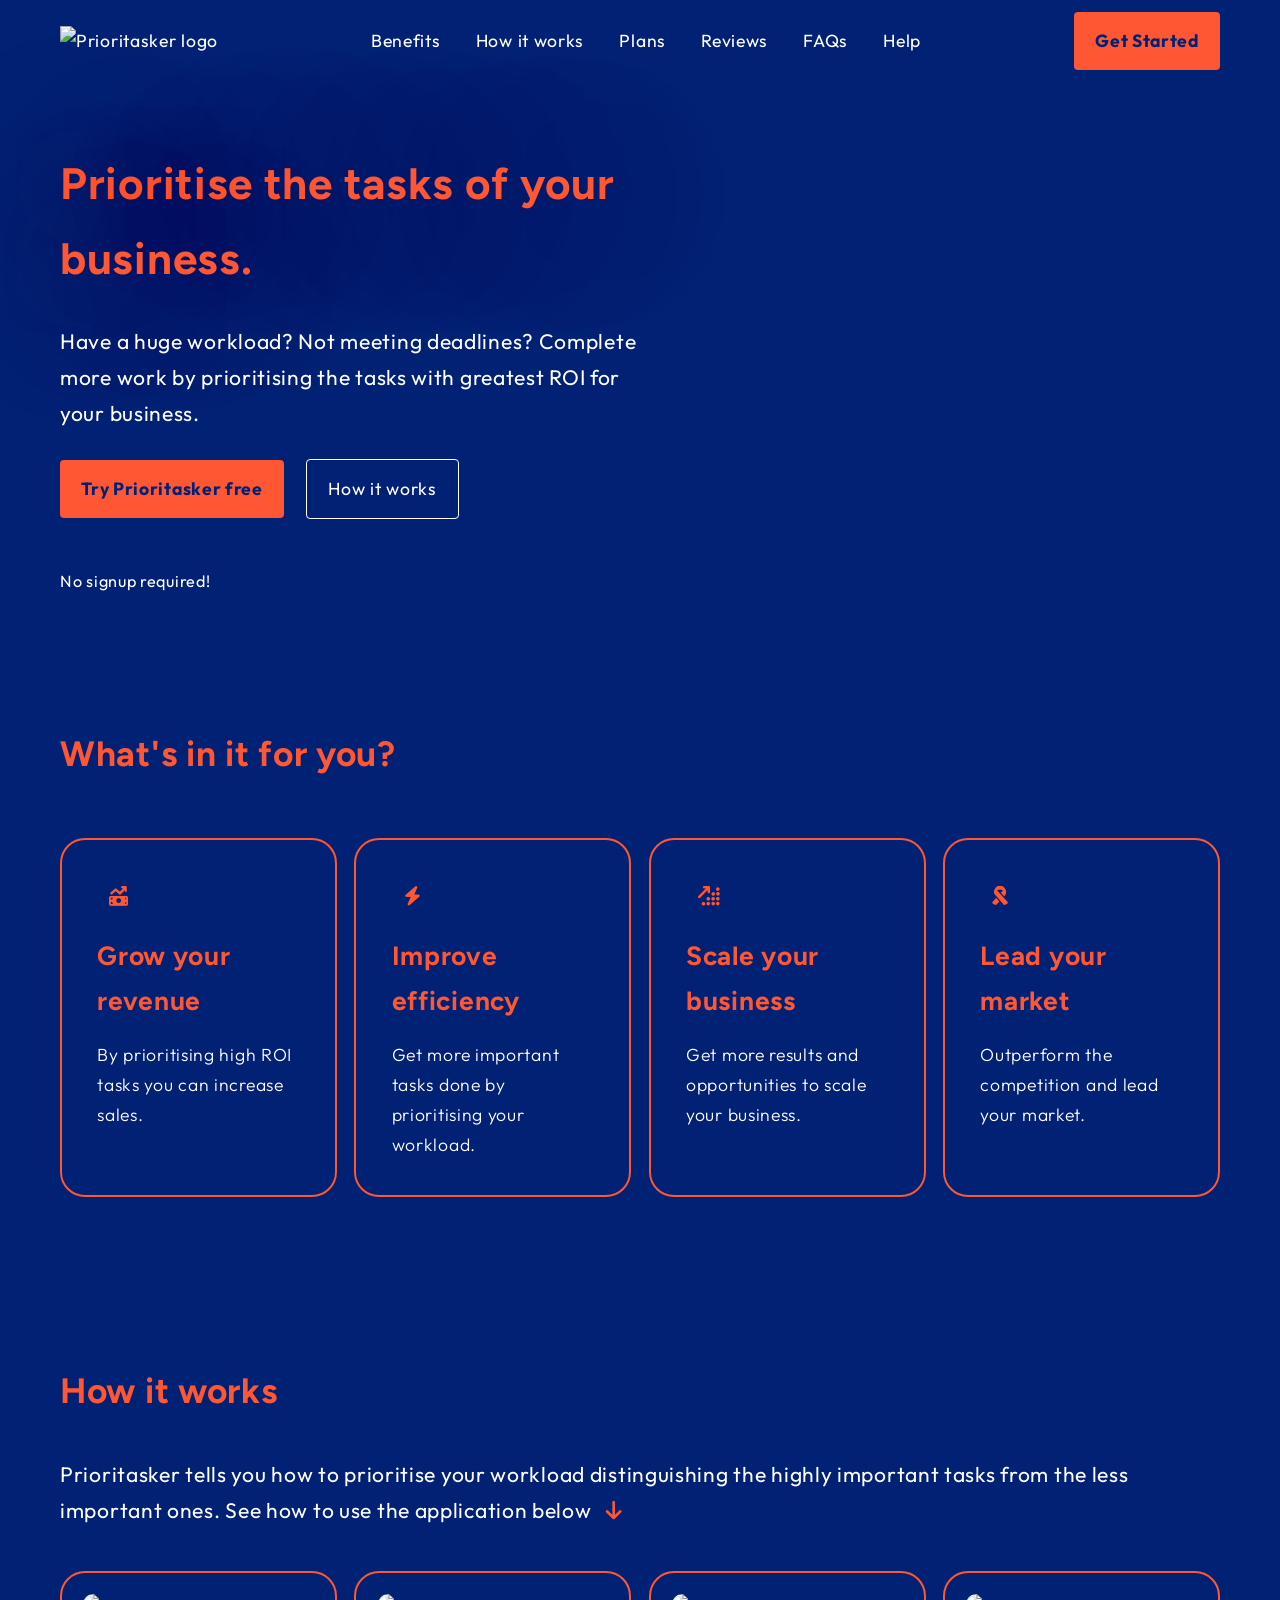
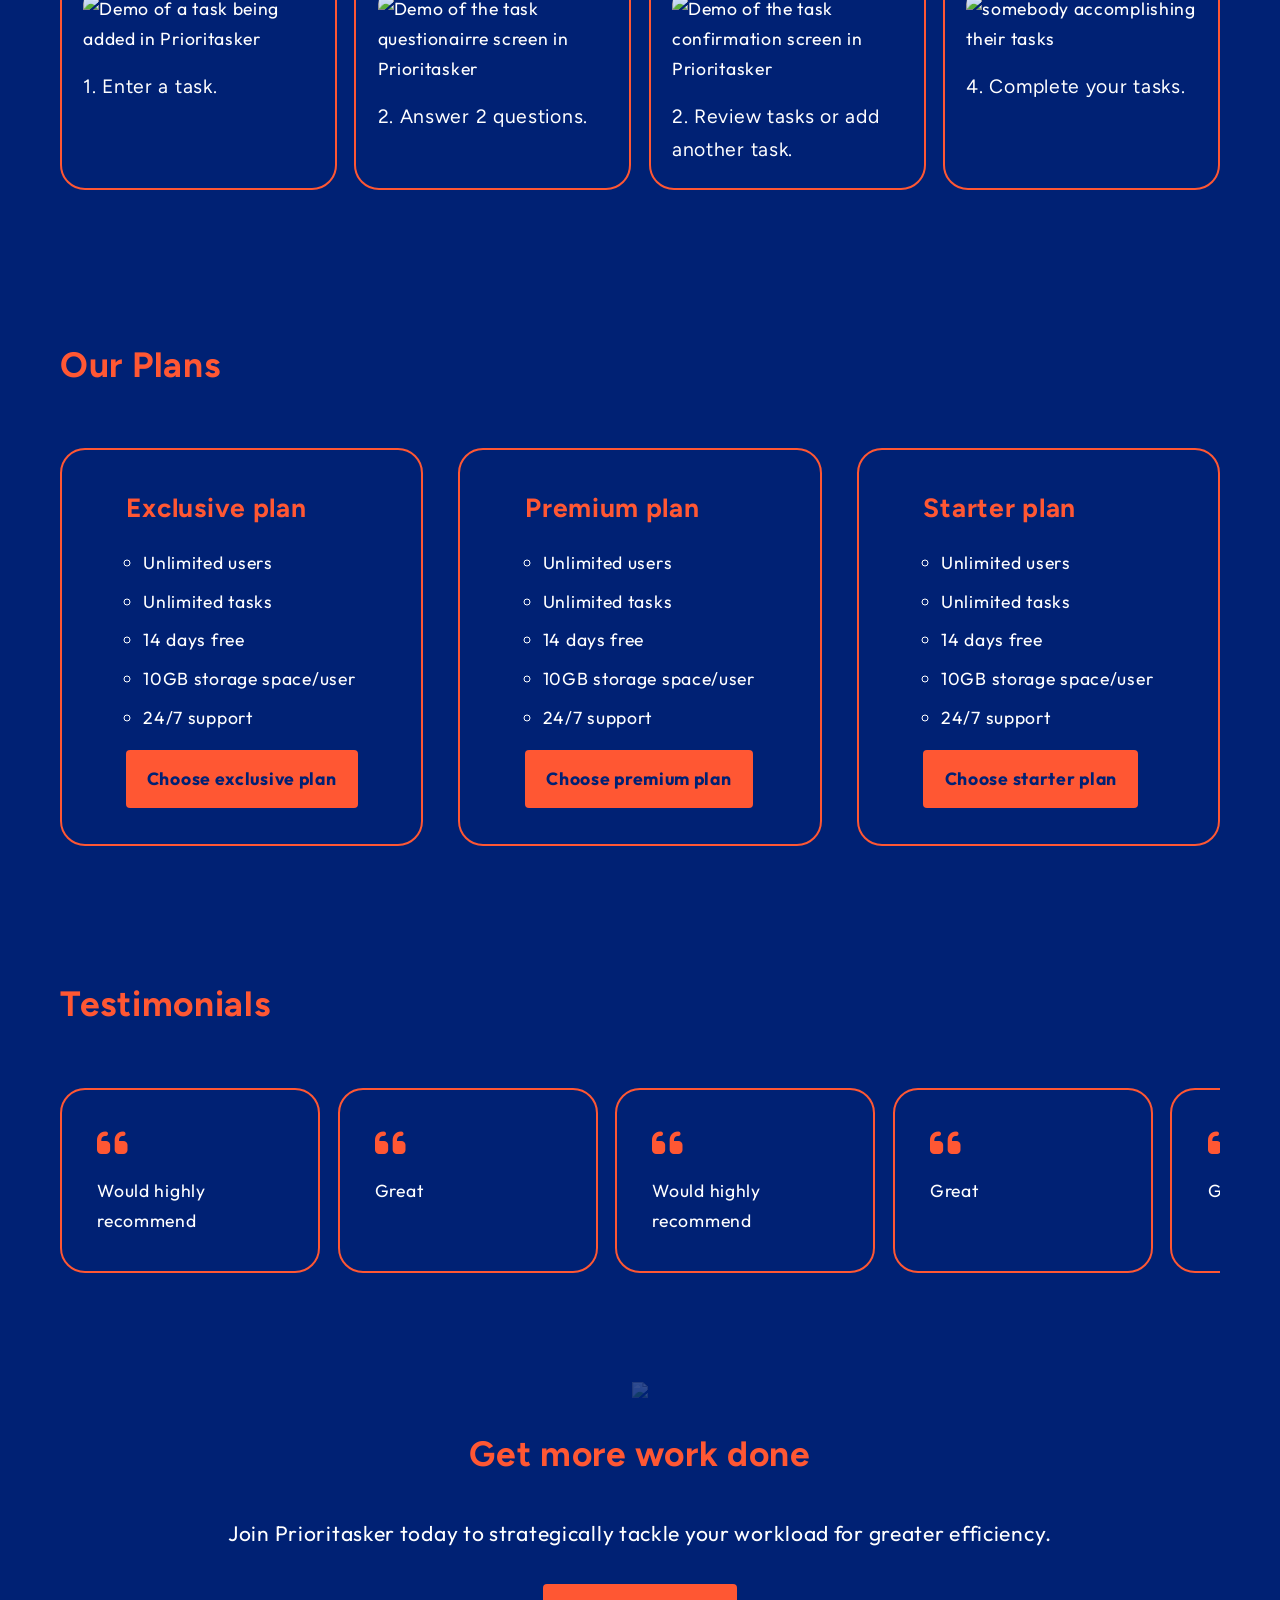
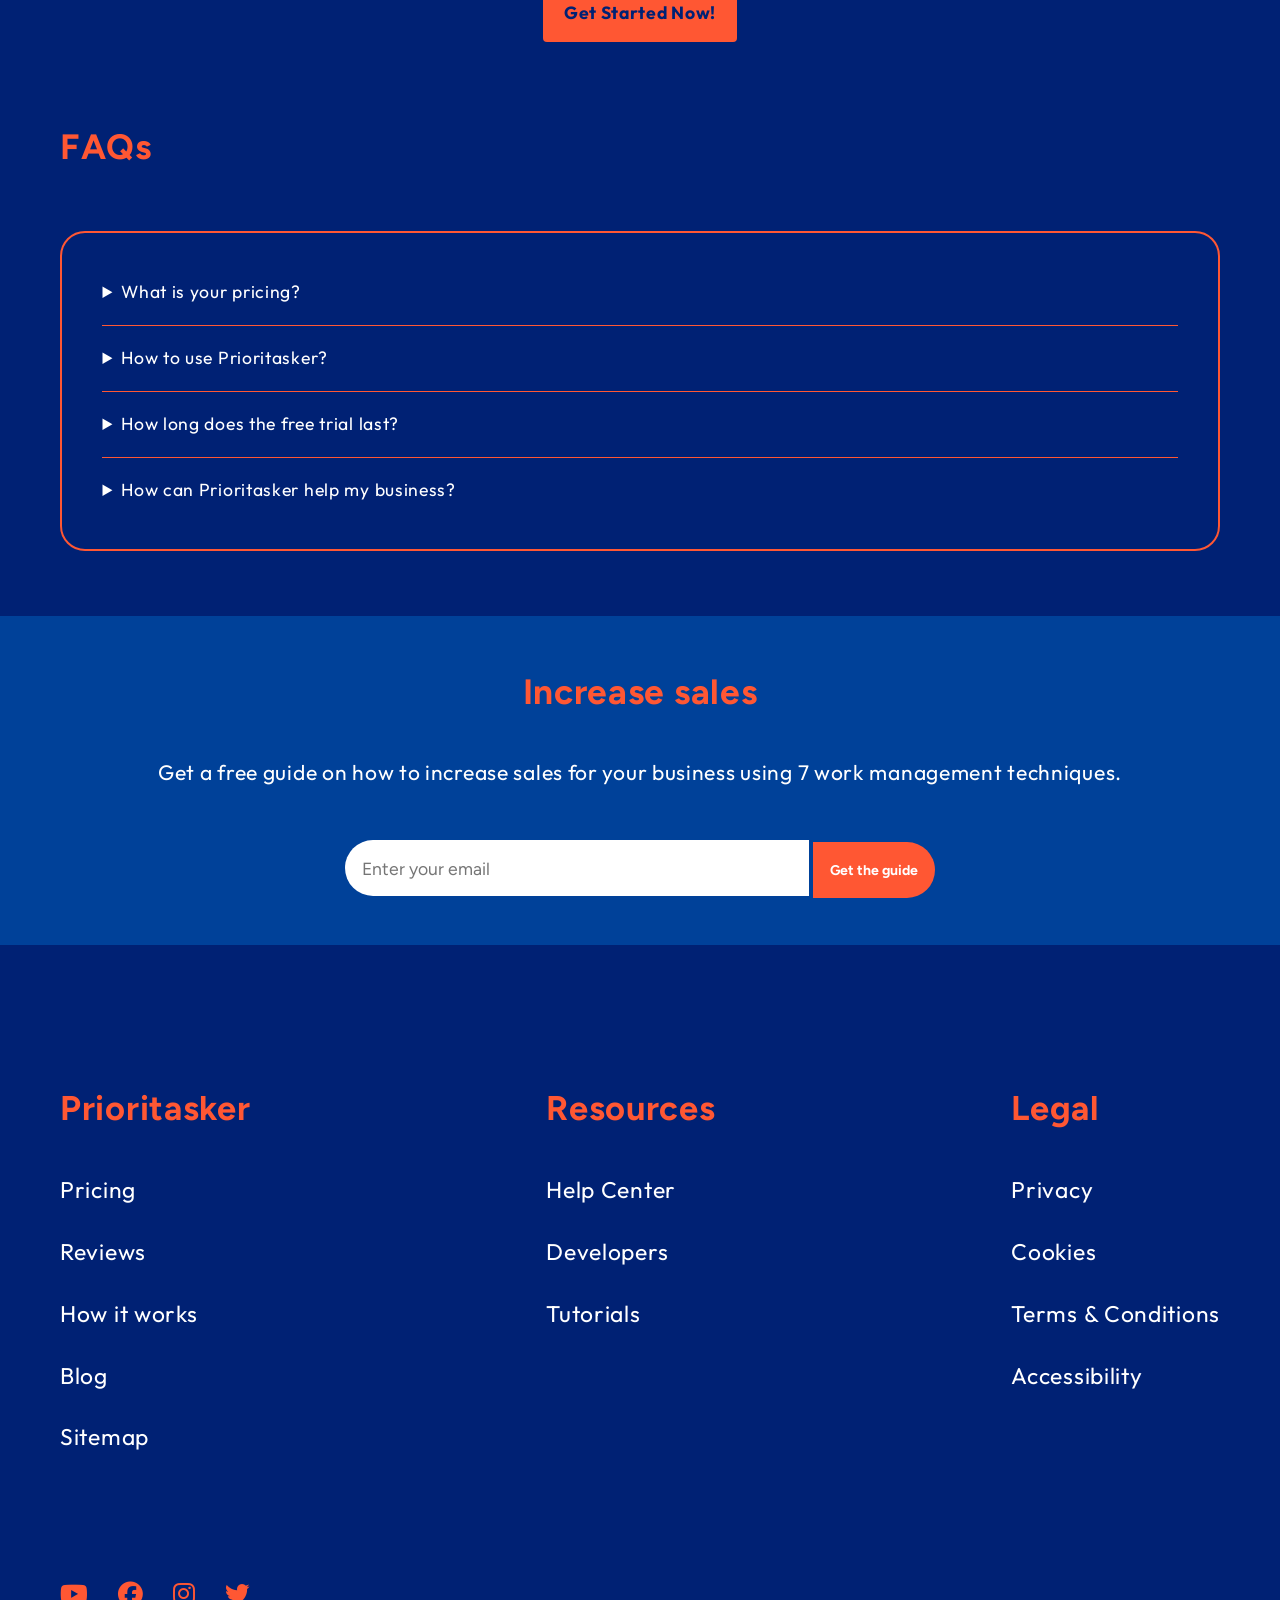
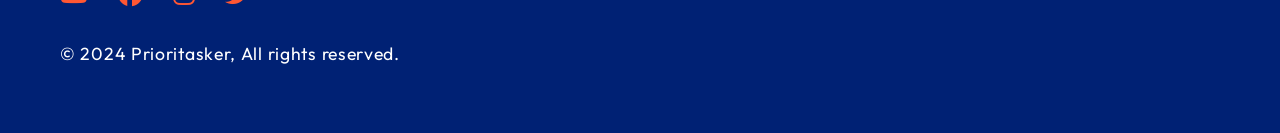
==== commit 045294de: "Change Free Demo to Get Started." ====
--- a/index.html
+++ b/index.html
@@ -29,7 +29,7 @@
         </ul>
 
         <!-- cta -->
-        <a href="./pages/form.html" class="cta btn">Free Demo</a>
+        <a href="./pages/form.html" class="cta btn">Get Started</a>
       </div>
     </nav>
 
